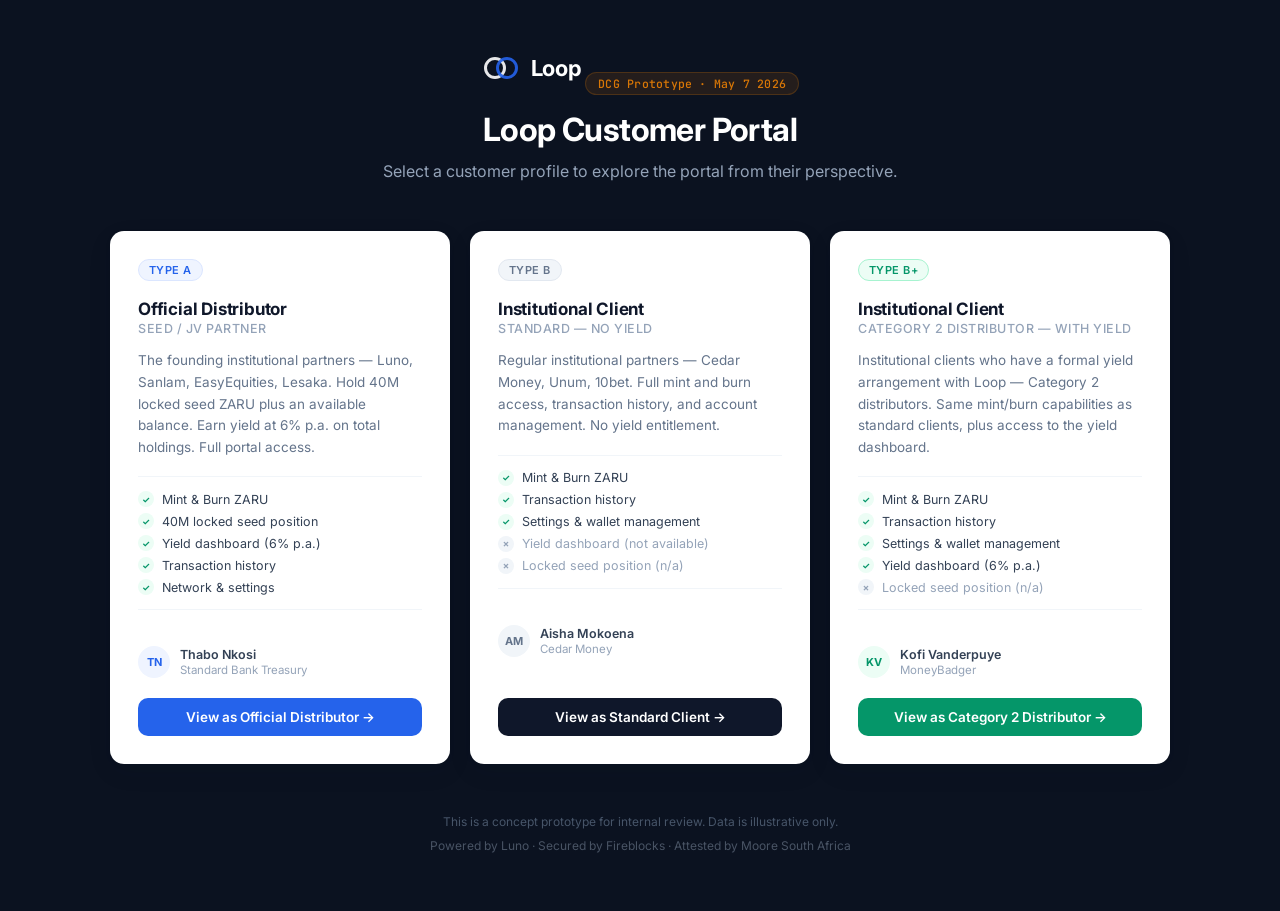
==== index.html @ 01526ec0 "feat: initial Loop Customer Portal prototype DCG prototype — covers dashboard, mint, burn, transacti" ====
<!DOCTYPE html>
<html lang="en">
<head>
  <meta charset="UTF-8">
  <meta name="viewport" content="width=device-width, initial-scale=1.0">
  <title>Loop Customer Portal — DCG Demo</title>

  <link rel="preconnect" href="https://fonts.googleapis.com">
  <link rel="preconnect" href="https://fonts.gstatic.com" crossorigin>
  <link href="https://fonts.googleapis.com/css2?family=Inter:wght@400;500;600;700&family=JetBrains+Mono:wght@400;500&display=swap" rel="stylesheet">

  <link rel="stylesheet" href="_tokens.css">

  <style>
    *, *::before, *::after { box-sizing: border-box; }

    body {
      font-family: var(--font-sans);
      background: var(--navy-900);
      color: var(--white);
      margin: 0;
      min-height: 100vh;
      -webkit-font-smoothing: antialiased;
      -moz-osx-font-smoothing: grayscale;
    }

    /* ── Page wrapper ──────────────────────────────────────────── */
    .page {
      min-height: 100vh;
      display: flex;
      flex-direction: column;
      align-items: center;
      justify-content: center;
      padding: 48px 24px 56px;
    }

    /* ── Header ────────────────────────────────────────────────── */
    .header {
      text-align: center;
      margin-bottom: 48px;
    }

    .logo {
      display: inline-flex;
      align-items: center;
      gap: 10px;
      margin-bottom: 20px;
    }

    /* Brand mark — a simple geometric loop shape */
    .logo-mark {
      width: 40px;
      height: 40px;
      flex-shrink: 0;
    }

    .logo-wordmark {
      font-size: 22px;
      font-weight: 700;
      letter-spacing: -0.4px;
      color: var(--white);
    }

    .header-tag {
      display: inline-block;
      font-family: var(--font-mono);
      font-size: 11.5px;
      font-weight: 500;
      color: #D97706;
      background: rgba(217, 119, 6, 0.12);
      border: 1px solid rgba(217, 119, 6, 0.22);
      border-radius: 100px;
      padding: 3px 12px;
      margin-bottom: 16px;
      letter-spacing: 0.02em;
    }

    .header-title {
      font-size: 32px;
      font-weight: 700;
      letter-spacing: -0.6px;
      color: var(--white);
      margin: 0 0 10px;
      line-height: 1.2;
    }

    .header-subtitle {
      font-size: 16px;
      color: var(--ink-400);
      margin: 0;
      line-height: 1.5;
    }

    /* ── Cards grid ────────────────────────────────────────────── */
    .cards {
      display: grid;
      grid-template-columns: repeat(3, 340px);
      gap: 20px;
      width: 100%;
      max-width: 1060px;
      justify-content: center;
    }

    @media (max-width: 1080px) {
      .cards {
        grid-template-columns: repeat(2, 1fr);
        max-width: 720px;
      }
      .cards .card:last-child {
        grid-column: 1 / -1;
        max-width: 340px;
        justify-self: center;
      }
    }

    @media (max-width: 700px) {
      .cards {
        grid-template-columns: 1fr;
        max-width: 420px;
      }
      .cards .card:last-child {
        grid-column: auto;
        max-width: none;
        justify-self: auto;
      }
    }

    /* ── Card ──────────────────────────────────────────────────── */
    .card {
      background: var(--white);
      border-radius: var(--radius-lg);
      box-shadow: var(--shadow-lg);
      padding: 28px;
      display: flex;
      flex-direction: column;
      gap: 0;
      cursor: pointer;
      transition: transform 150ms ease, box-shadow 150ms ease;
      text-decoration: none;
      color: inherit;
    }

    .card:hover {
      transform: translateY(-2px);
      box-shadow: 0 16px 40px rgba(15, 23, 42, 0.14), 0 4px 12px rgba(15, 23, 42, 0.08);
    }

    .card:active {
      transform: translateY(0);
    }

    /* ── Badge ─────────────────────────────────────────────────── */
    .badge {
      display: inline-flex;
      align-items: center;
      font-size: 11px;
      font-weight: 600;
      letter-spacing: 0.04em;
      text-transform: uppercase;
      padding: 3px 10px;
      border-radius: 100px;
      margin-bottom: 18px;
      width: fit-content;
    }

    .badge-blue {
      background: var(--accent-soft);
      color: var(--accent);
      border: 1px solid var(--accent-border);
    }

    .badge-grey {
      background: var(--ink-100);
      color: var(--ink-500);
      border: 1px solid var(--ink-200);
    }

    .badge-emerald {
      background: var(--emerald-soft);
      color: var(--emerald);
      border: 1px solid #A7F3D0;
    }

    /* ── Card content ──────────────────────────────────────────── */
    .card-title {
      font-size: 17px;
      font-weight: 700;
      color: var(--ink-900);
      margin: 0 0 2px;
      letter-spacing: -0.2px;
    }

    .card-subtitle {
      font-size: 12.5px;
      font-weight: 500;
      color: var(--ink-400);
      margin: 0 0 14px;
      text-transform: uppercase;
      letter-spacing: 0.04em;
    }

    .card-description {
      font-size: 13.5px;
      line-height: 1.6;
      color: var(--ink-500);
      margin: 0 0 18px;
    }

    /* ── Feature list ──────────────────────────────────────────── */
    .features {
      list-style: none;
      margin: 0 0 20px;
      padding: 0;
      display: flex;
      flex-direction: column;
      gap: 6px;
      border-top: 1px solid var(--ink-100);
      border-bottom: 1px solid var(--ink-100);
      padding: 14px 0;
    }

    .feature {
      display: flex;
      align-items: center;
      gap: 8px;
      font-size: 12.5px;
      color: var(--ink-700);
    }

    .feature-icon {
      flex-shrink: 0;
      width: 16px;
      height: 16px;
      border-radius: 50%;
      display: grid;
      place-items: center;
      font-size: 9px;
      font-weight: 700;
    }

    .feature-icon.yes {
      background: var(--emerald-soft);
      color: var(--emerald);
    }

    .feature-icon.no {
      background: var(--ink-100);
      color: var(--ink-400);
    }

    .feature.unavailable {
      color: var(--ink-400);
    }

    /* ── Persona ───────────────────────────────────────────────── */
    .persona {
      display: flex;
      align-items: center;
      gap: 10px;
      margin: 16px 0 20px;
    }

    .persona-avatar {
      width: 32px;
      height: 32px;
      border-radius: 50%;
      display: grid;
      place-items: center;
      font-size: 11px;
      font-weight: 700;
      flex-shrink: 0;
    }

    .persona-avatar-blue    { background: var(--accent-soft);   color: var(--accent); }
    .persona-avatar-grey    { background: var(--ink-100);        color: var(--ink-500); }
    .persona-avatar-emerald { background: var(--emerald-soft);   color: var(--emerald); }

    .persona-info {
      display: flex;
      flex-direction: column;
      gap: 1px;
    }

    .persona-name {
      font-size: 12.5px;
      font-weight: 600;
      color: var(--ink-700);
    }

    .persona-org {
      font-size: 11.5px;
      color: var(--ink-400);
    }

    /* ── CTA button ────────────────────────────────────────────── */
    .cta {
      display: block;
      width: 100%;
      padding: 11px 18px;
      border-radius: var(--radius);
      font-family: var(--font-sans);
      font-size: 13.5px;
      font-weight: 600;
      text-align: center;
      text-decoration: none;
      border: none;
      cursor: pointer;
      transition: background 140ms ease, box-shadow 140ms ease;
      margin-top: auto;
    }

    .cta-primary {
      background: var(--accent);
      color: var(--white);
    }
    .cta-primary:hover {
      background: var(--accent-hover);
      box-shadow: 0 2px 8px rgba(37, 99, 235, 0.3);
    }

    .cta-secondary {
      background: var(--ink-900);
      color: var(--white);
    }
    .cta-secondary:hover {
      background: var(--navy-700);
      box-shadow: 0 2px 8px rgba(15, 23, 42, 0.2);
    }

    .cta-emerald {
      background: var(--emerald);
      color: var(--white);
    }
    .cta-emerald:hover {
      background: #047857;
      box-shadow: 0 2px 8px rgba(5, 150, 105, 0.3);
    }

    /* ── Footer ────────────────────────────────────────────────── */
    .footer {
      margin-top: 48px;
      text-align: center;
      display: flex;
      flex-direction: column;
      gap: 4px;
    }

    .footer p {
      margin: 0;
      font-size: 12px;
      color: var(--navy-500);
      line-height: 1.6;
    }

    .footer p + p {
      color: rgba(148, 163, 184, 0.45);
    }
  </style>
</head>
<body>

<div class="page">

  <!-- Header -->
  <header class="header">
    <div class="logo">
      <!-- Loop brand mark — interlocking rings motif -->
      <svg class="logo-mark" viewBox="0 0 40 40" fill="none" xmlns="http://www.w3.org/2000/svg" aria-hidden="true">
        <circle cx="14" cy="20" r="9.5" stroke="white" stroke-width="3" fill="none" opacity="0.9"/>
        <circle cx="26" cy="20" r="9.5" stroke="#2563EB" stroke-width="3" fill="none" opacity="0.9"/>
      </svg>
      <span class="logo-wordmark">Loop</span>
    </div>
    <div class="header-tag">DCG Prototype · May 7 2026</div>
    <h1 class="header-title">Loop Customer Portal</h1>
    <p class="header-subtitle">Select a customer profile to explore the portal from their perspective.</p>
  </header>

  <!-- Cards -->
  <div class="cards">

    <!-- Card 1: Type A — Official Distributor -->
    <a class="card" href="01-dashboard.html?type=A">
      <span class="badge badge-blue">Type A</span>

      <h2 class="card-title">Official Distributor</h2>
      <p class="card-subtitle">Seed / JV Partner</p>

      <p class="card-description">
        The founding institutional partners — Luno, Sanlam, EasyEquities, Lesaka. Hold 40M locked seed ZARU
        plus an available balance. Earn yield at 6% p.a. on total holdings. Full portal access.
      </p>

      <ul class="features">
        <li class="feature"><span class="feature-icon yes">✓</span> Mint &amp; Burn ZARU</li>
        <li class="feature"><span class="feature-icon yes">✓</span> 40M locked seed position</li>
        <li class="feature"><span class="feature-icon yes">✓</span> Yield dashboard (6% p.a.)</li>
        <li class="feature"><span class="feature-icon yes">✓</span> Transaction history</li>
        <li class="feature"><span class="feature-icon yes">✓</span> Network &amp; settings</li>
      </ul>

      <div class="persona">
        <div class="persona-avatar persona-avatar-blue">TN</div>
        <div class="persona-info">
          <span class="persona-name">Thabo Nkosi</span>
          <span class="persona-org">Standard Bank Treasury</span>
        </div>
      </div>

      <span class="cta cta-primary">View as Official Distributor →</span>
    </a>

    <!-- Card 2: Type B — Institutional Client (Standard) -->
    <a class="card" href="01-dashboard.html?type=B1">
      <span class="badge badge-grey">Type B</span>

      <h2 class="card-title">Institutional Client</h2>
      <p class="card-subtitle">Standard — no yield</p>

      <p class="card-description">
        Regular institutional partners — Cedar Money, Unum, 10bet. Full mint and burn access,
        transaction history, and account management. No yield entitlement.
      </p>

      <ul class="features">
        <li class="feature"><span class="feature-icon yes">✓</span> Mint &amp; Burn ZARU</li>
        <li class="feature"><span class="feature-icon yes">✓</span> Transaction history</li>
        <li class="feature"><span class="feature-icon yes">✓</span> Settings &amp; wallet management</li>
        <li class="feature unavailable"><span class="feature-icon no">✗</span> Yield dashboard (not available)</li>
        <li class="feature unavailable"><span class="feature-icon no">✗</span> Locked seed position (n/a)</li>
      </ul>

      <div class="persona">
        <div class="persona-avatar persona-avatar-grey">AM</div>
        <div class="persona-info">
          <span class="persona-name">Aisha Mokoena</span>
          <span class="persona-org">Cedar Money</span>
        </div>
      </div>

      <span class="cta cta-secondary">View as Standard Client →</span>
    </a>

    <!-- Card 3: Type B+ — Institutional Client (with Yield) -->
    <a class="card" href="01-dashboard.html?type=B2">
      <span class="badge badge-emerald">Type B+</span>

      <h2 class="card-title">Institutional Client</h2>
      <p class="card-subtitle">Category 2 Distributor — with yield</p>

      <p class="card-description">
        Institutional clients who have a formal yield arrangement with Loop — Category 2 distributors.
        Same mint/burn capabilities as standard clients, plus access to the yield dashboard.
      </p>

      <ul class="features">
        <li class="feature"><span class="feature-icon yes">✓</span> Mint &amp; Burn ZARU</li>
        <li class="feature"><span class="feature-icon yes">✓</span> Transaction history</li>
        <li class="feature"><span class="feature-icon yes">✓</span> Settings &amp; wallet management</li>
        <li class="feature"><span class="feature-icon yes">✓</span> Yield dashboard (6% p.a.)</li>
        <li class="feature unavailable"><span class="feature-icon no">✗</span> Locked seed position (n/a)</li>
      </ul>

      <div class="persona">
        <div class="persona-avatar persona-avatar-emerald">KV</div>
        <div class="persona-info">
          <span class="persona-name">Kofi Vanderpuye</span>
          <span class="persona-org">MoneyBadger</span>
        </div>
      </div>

      <span class="cta cta-emerald">View as Category 2 Distributor →</span>
    </a>

  </div>

  <!-- Footer -->
  <footer class="footer">
    <p>This is a concept prototype for internal review. Data is illustrative only.</p>
    <p>Powered by Luno · Secured by Fireblocks · Attested by Moore South Africa</p>
  </footer>

</div>

</body>
</html>
---- _tokens.css ----
/* =============================================================
   Loop Customer Portal — Design Tokens
   ============================================================= */

:root {

  /* ── Colour: Navy scale ──────────────────────────────────── */
  --navy-900: #0B1220;
  --navy-800: #0F172A;
  --navy-700: #1E293B;
  --navy-600: #334155;
  --navy-500: #475569;

  /* ── Colour: Accent (brand blue) ─────────────────────────── */
  --accent:        #2563EB;
  --accent-hover:  #1D4ED8;
  --accent-soft:   #EFF4FF;
  --accent-border: #DBE6FF;

  /* ── Colour: Semantic ────────────────────────────────────── */
  --emerald:      #059669;
  --emerald-soft: #ECFDF5;
  --amber:        #B45309;
  --amber-soft:   #FEF3C7;
  --rose:         #B91C1C;
  --rose-soft:    #FEE2E2;

  /* ── Colour: Ink scale (neutrals) ────────────────────────── */
  --ink-900: #0F172A;
  --ink-700: #334155;
  --ink-500: #64748B;
  --ink-400: #94A3B8;
  --ink-300: #CBD5E1;
  --ink-200: #E2E8F0;
  --ink-100: #F1F5F9;
  --ink-50:  #F8FAFC;
  --white:   #FFFFFF;

  /* ── Typography ──────────────────────────────────────────── */
  --font-sans: 'Inter', -apple-system, BlinkMacSystemFont, 'Segoe UI', sans-serif;
  --font-mono: 'JetBrains Mono', ui-monospace, SFMono-Regular, Menlo, monospace;

  /* ── Border radii ────────────────────────────────────────── */
  --radius-sm: 6px;
  --radius:    10px;
  --radius-lg: 14px;

  /* ── Shadows ─────────────────────────────────────────────── */
  --shadow-sm: 0 1px 2px rgba(15, 23, 42, 0.04), 0 1px 1px rgba(15, 23, 42, 0.03);
  --shadow:    0 1px 3px rgba(15, 23, 42, 0.06), 0 4px 12px rgba(15, 23, 42, 0.04);
  --shadow-lg: 0 8px 24px rgba(15, 23, 42, 0.08), 0 2px 6px rgba(15, 23, 42, 0.04);

  /* ── Layout ──────────────────────────────────────────────── */
  --sidebar-w:   248px;
  --topbar-h:    60px;
  --content-max: none;

  /* ── Transitions ─────────────────────────────────────────── */
  --t-fast: 120ms ease;
  --t-base: 180ms ease;
}
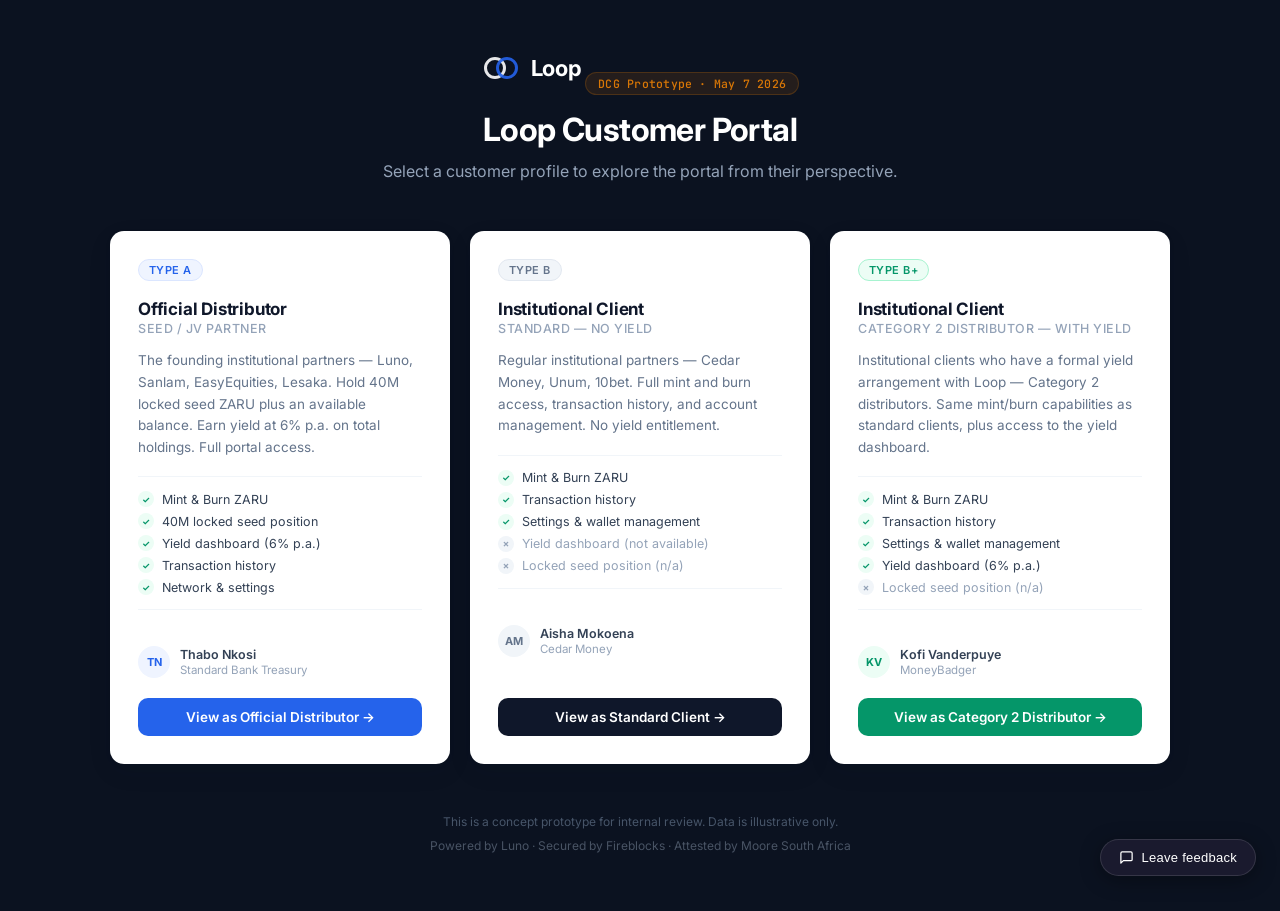
==== commit 69bc686f: "feat: add review feedback widget with GitHub issue creation Adds a floating 'Leave feedback' button " ====
--- a/index.html
+++ b/index.html
@@ -482,5 +482,8 @@
 
 </div>
 
+  <!-- Feedback widget -->
+  <script src="_feedback-config.js"></script>
+  <script src="_feedback.js"></script>
 </body>
 </html>
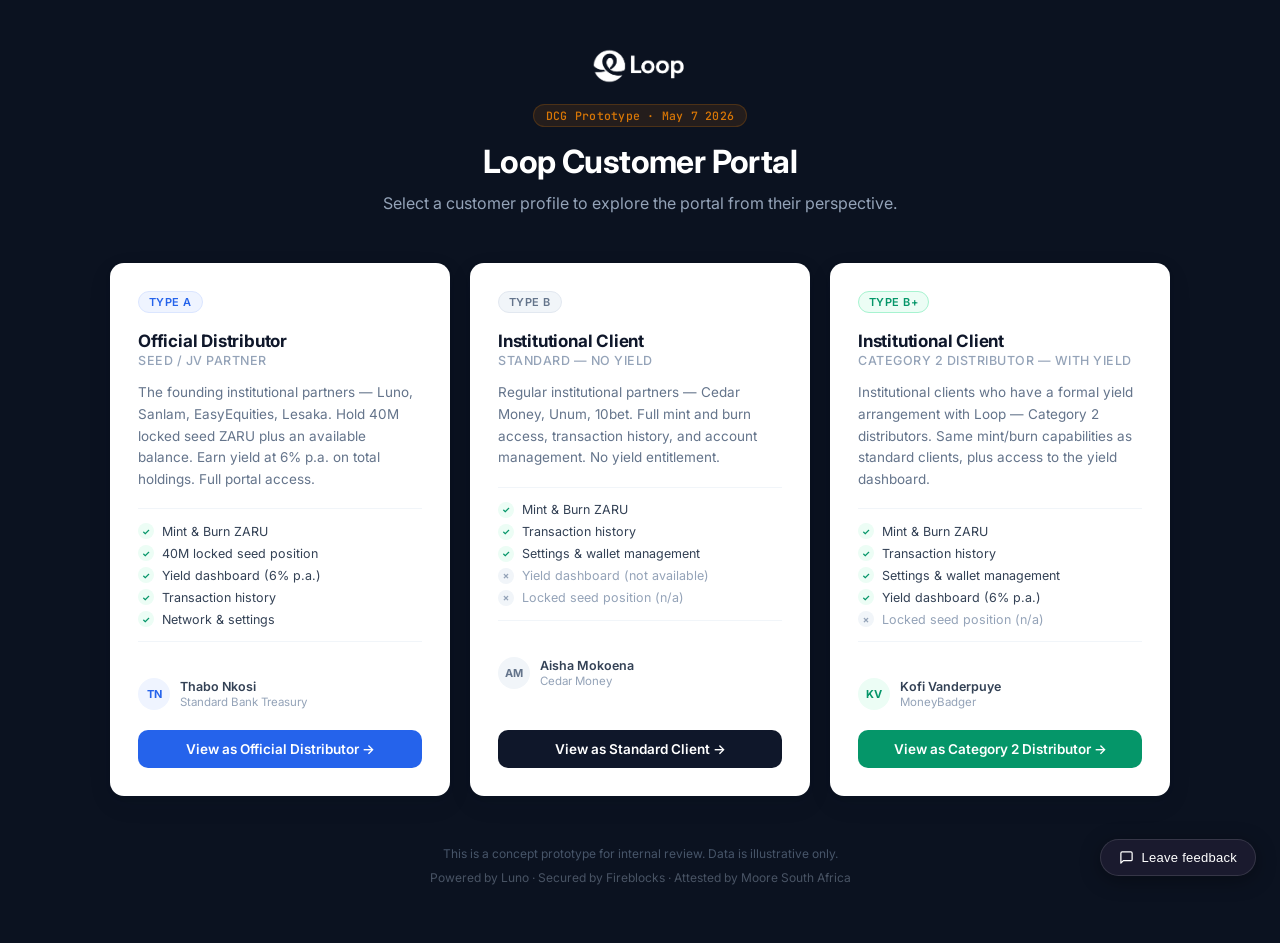
==== commit b132ad4c: "feat: replace placeholder brand marks with real Loop logo Swaps the hand-crafted "L" letter marks an" ====
--- a/index.html
+++ b/index.html
@@ -363,13 +363,8 @@
 
   <!-- Header -->
   <header class="header">
-    <div class="logo">
-      <!-- Loop brand mark — interlocking rings motif -->
-      <svg class="logo-mark" viewBox="0 0 40 40" fill="none" xmlns="http://www.w3.org/2000/svg" aria-hidden="true">
-        <circle cx="14" cy="20" r="9.5" stroke="white" stroke-width="3" fill="none" opacity="0.9"/>
-        <circle cx="26" cy="20" r="9.5" stroke="#2563EB" stroke-width="3" fill="none" opacity="0.9"/>
-      </svg>
-      <span class="logo-wordmark">Loop</span>
+    <div class="brand" style="justify-content: center; margin-bottom: 16px;">
+      <img src="logo-white.png" alt="Loop" style="height: 36px; width: auto; mix-blend-mode: screen;" />
     </div>
     <div class="header-tag">DCG Prototype · May 7 2026</div>
     <h1 class="header-title">Loop Customer Portal</h1>
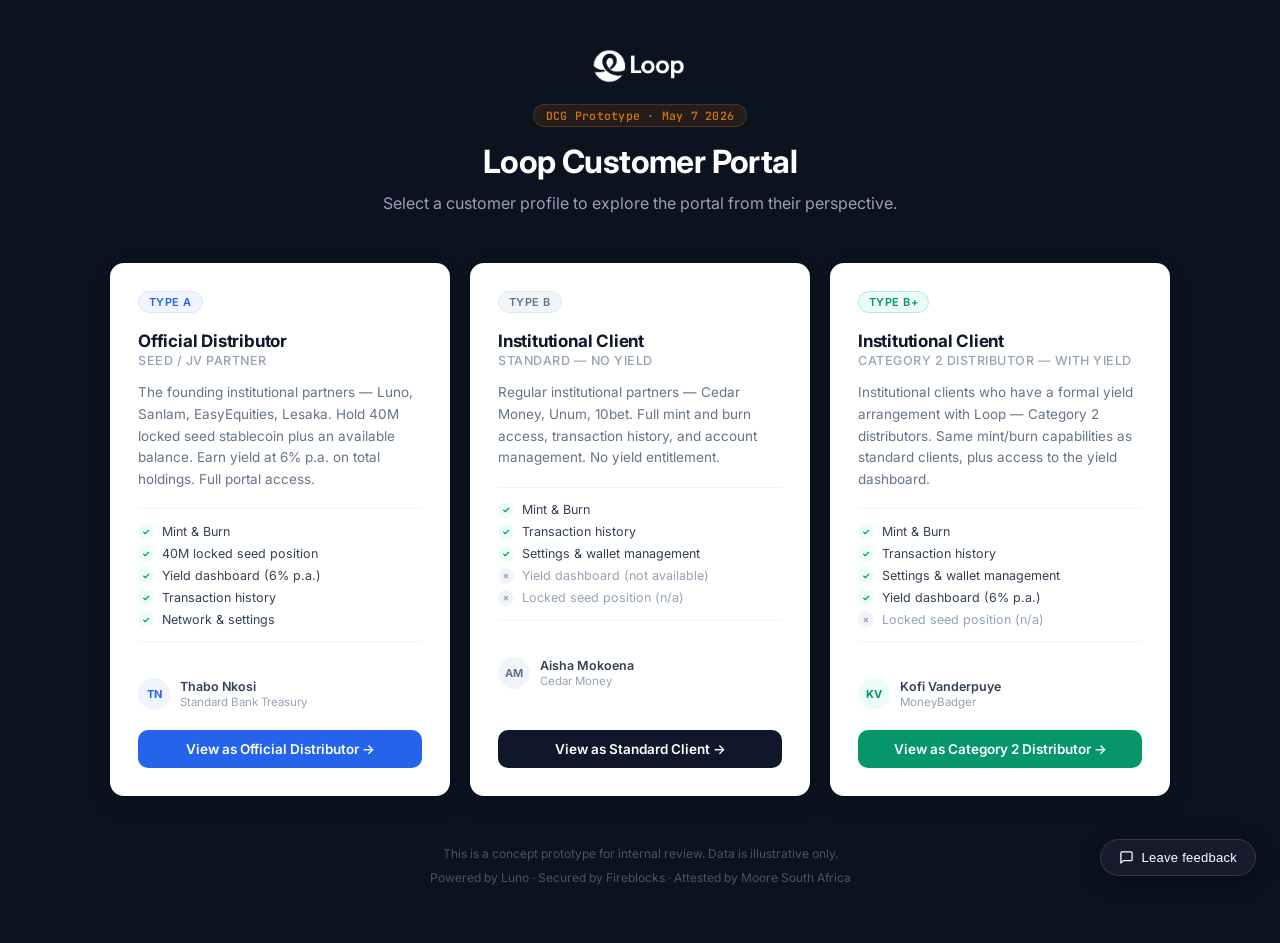
==== commit 8445d247: "feat: add changelog page and propagate nav link across all pages - New changelog.html: full prototyp" ====
--- a/index.html
+++ b/index.html
@@ -382,12 +382,12 @@
       <p class="card-subtitle">Seed / JV Partner</p>
 
       <p class="card-description">
-        The founding institutional partners — Luno, Sanlam, EasyEquities, Lesaka. Hold 40M locked seed ZARU
+        The founding institutional partners — Luno, Sanlam, EasyEquities, Lesaka. Hold 40M locked seed stablecoin
         plus an available balance. Earn yield at 6% p.a. on total holdings. Full portal access.
       </p>
 
       <ul class="features">
-        <li class="feature"><span class="feature-icon yes">✓</span> Mint &amp; Burn ZARU</li>
+        <li class="feature"><span class="feature-icon yes">✓</span> Mint &amp; Burn</li>
         <li class="feature"><span class="feature-icon yes">✓</span> 40M locked seed position</li>
         <li class="feature"><span class="feature-icon yes">✓</span> Yield dashboard (6% p.a.)</li>
         <li class="feature"><span class="feature-icon yes">✓</span> Transaction history</li>
@@ -418,7 +418,7 @@
       </p>
 
       <ul class="features">
-        <li class="feature"><span class="feature-icon yes">✓</span> Mint &amp; Burn ZARU</li>
+        <li class="feature"><span class="feature-icon yes">✓</span> Mint &amp; Burn</li>
         <li class="feature"><span class="feature-icon yes">✓</span> Transaction history</li>
         <li class="feature"><span class="feature-icon yes">✓</span> Settings &amp; wallet management</li>
         <li class="feature unavailable"><span class="feature-icon no">✗</span> Yield dashboard (not available)</li>
@@ -449,7 +449,7 @@
       </p>
 
       <ul class="features">
-        <li class="feature"><span class="feature-icon yes">✓</span> Mint &amp; Burn ZARU</li>
+        <li class="feature"><span class="feature-icon yes">✓</span> Mint &amp; Burn</li>
         <li class="feature"><span class="feature-icon yes">✓</span> Transaction history</li>
         <li class="feature"><span class="feature-icon yes">✓</span> Settings &amp; wallet management</li>
         <li class="feature"><span class="feature-icon yes">✓</span> Yield dashboard (6% p.a.)</li>
--- a/_tokens.css
+++ b/_tokens.css
@@ -54,6 +54,7 @@
   --sidebar-w:   248px;
   --topbar-h:    60px;
   --content-max: none;
+  --gap:         24px;
 
   /* ── Transitions ─────────────────────────────────────────── */
   --t-fast: 120ms ease;
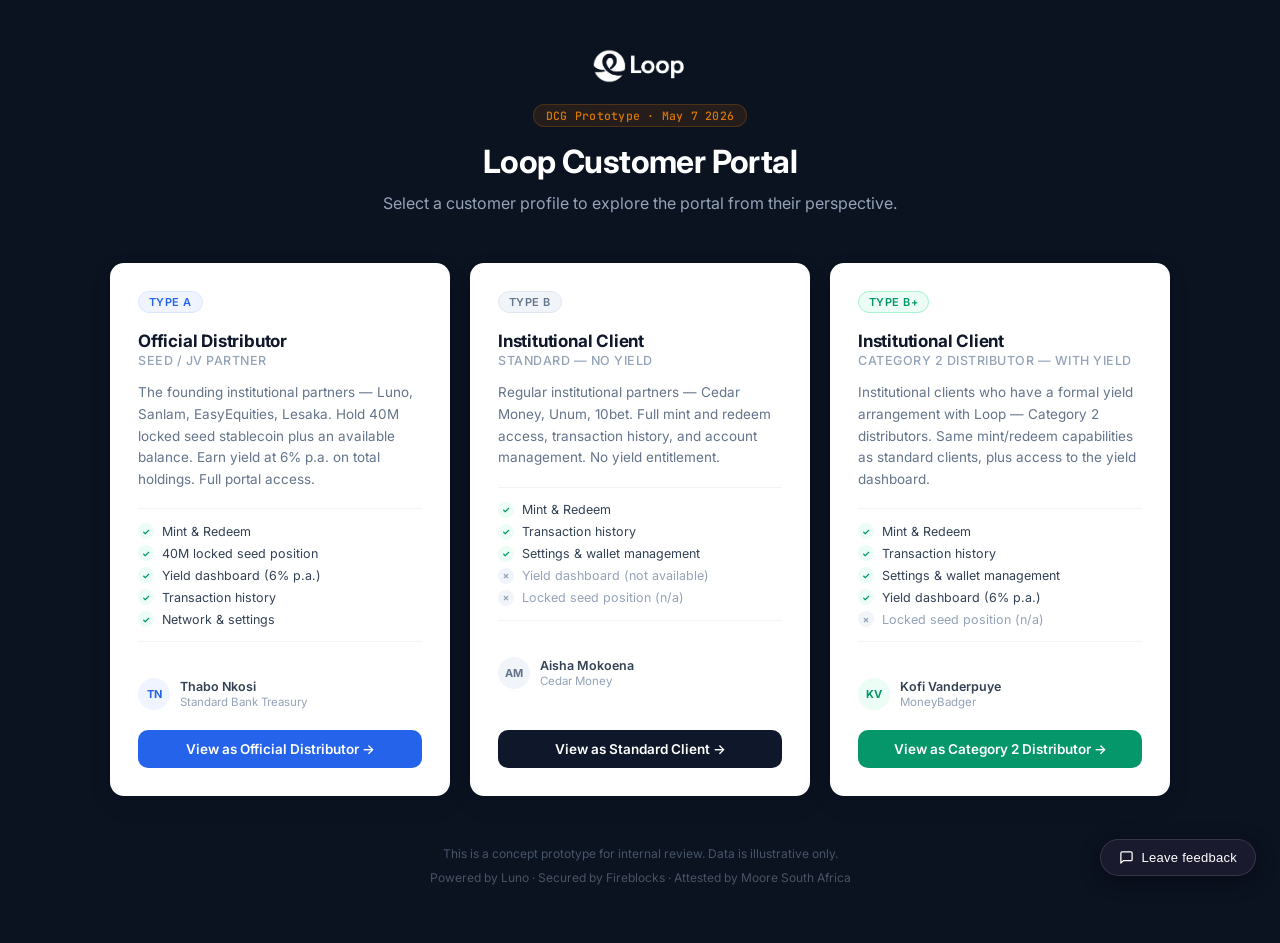
==== commit e099c4cf: "design: rename Burn → Redemption across all user-facing labels Updated all visible references to 'Bu" ====
--- a/index.html
+++ b/index.html
@@ -387,7 +387,7 @@
       </p>
 
       <ul class="features">
-        <li class="feature"><span class="feature-icon yes">✓</span> Mint &amp; Burn</li>
+        <li class="feature"><span class="feature-icon yes">✓</span> Mint &amp; Redeem</li>
         <li class="feature"><span class="feature-icon yes">✓</span> 40M locked seed position</li>
         <li class="feature"><span class="feature-icon yes">✓</span> Yield dashboard (6% p.a.)</li>
         <li class="feature"><span class="feature-icon yes">✓</span> Transaction history</li>
@@ -413,12 +413,12 @@
       <p class="card-subtitle">Standard — no yield</p>
 
       <p class="card-description">
-        Regular institutional partners — Cedar Money, Unum, 10bet. Full mint and burn access,
+        Regular institutional partners — Cedar Money, Unum, 10bet. Full mint and redeem access,
         transaction history, and account management. No yield entitlement.
       </p>
 
       <ul class="features">
-        <li class="feature"><span class="feature-icon yes">✓</span> Mint &amp; Burn</li>
+        <li class="feature"><span class="feature-icon yes">✓</span> Mint &amp; Redeem</li>
         <li class="feature"><span class="feature-icon yes">✓</span> Transaction history</li>
         <li class="feature"><span class="feature-icon yes">✓</span> Settings &amp; wallet management</li>
         <li class="feature unavailable"><span class="feature-icon no">✗</span> Yield dashboard (not available)</li>
@@ -445,11 +445,11 @@
 
       <p class="card-description">
         Institutional clients who have a formal yield arrangement with Loop — Category 2 distributors.
-        Same mint/burn capabilities as standard clients, plus access to the yield dashboard.
+        Same mint/redeem capabilities as standard clients, plus access to the yield dashboard.
       </p>
 
       <ul class="features">
-        <li class="feature"><span class="feature-icon yes">✓</span> Mint &amp; Burn</li>
+        <li class="feature"><span class="feature-icon yes">✓</span> Mint &amp; Redeem</li>
         <li class="feature"><span class="feature-icon yes">✓</span> Transaction history</li>
         <li class="feature"><span class="feature-icon yes">✓</span> Settings &amp; wallet management</li>
         <li class="feature"><span class="feature-icon yes">✓</span> Yield dashboard (6% p.a.)</li>
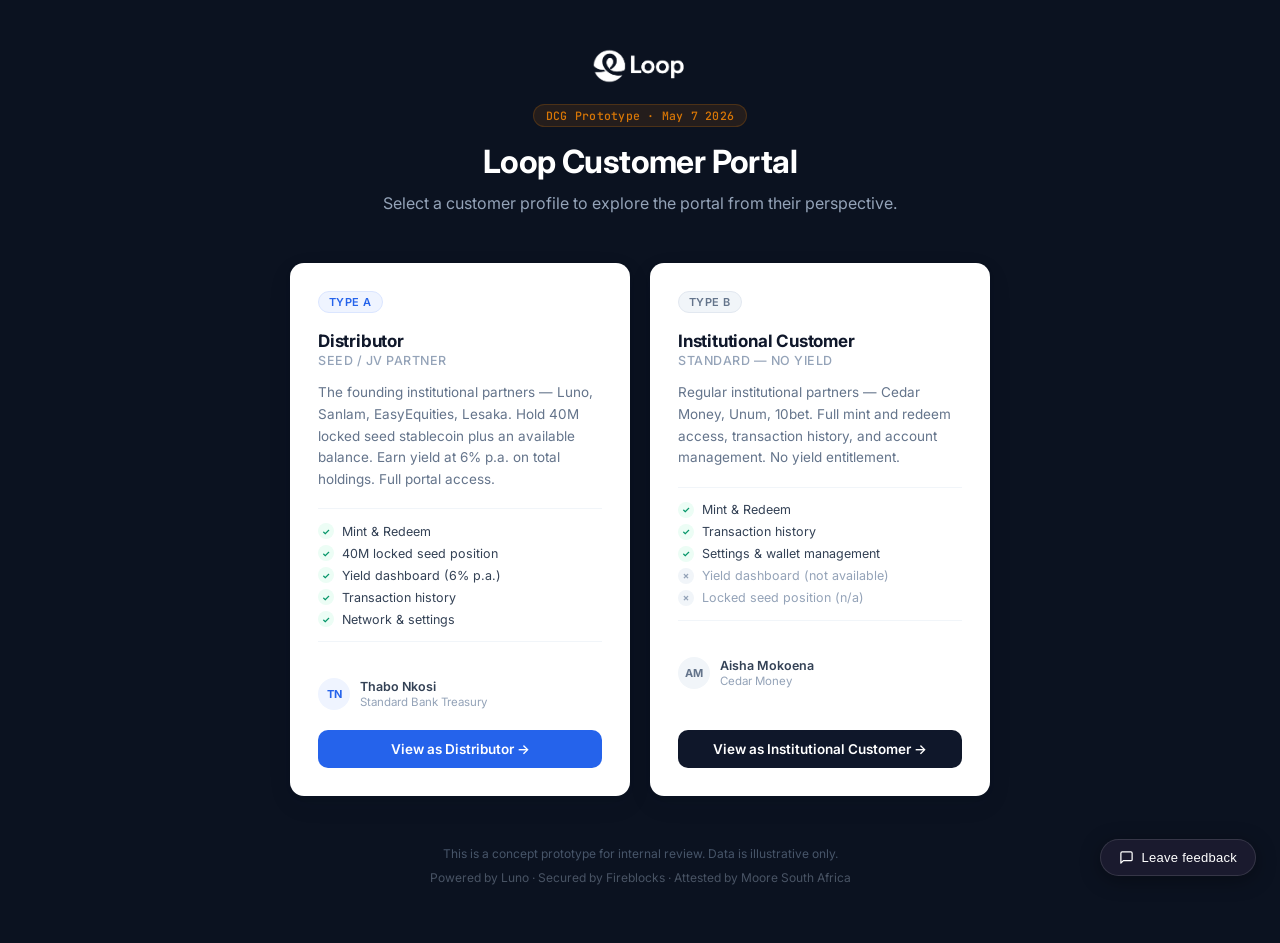
==== commit 685a8fec: "feat: Kash sync — terminology, guided flows, network + settings cleanup Implements all changes from " ====
--- a/index.html
+++ b/index.html
@@ -94,34 +94,17 @@
     /* ── Cards grid ────────────────────────────────────────────── */
     .cards {
       display: grid;
-      grid-template-columns: repeat(3, 340px);
+      grid-template-columns: repeat(2, 340px);
       gap: 20px;
       width: 100%;
-      max-width: 1060px;
+      max-width: 720px;
       justify-content: center;
     }
 
-    @media (max-width: 1080px) {
-      .cards {
-        grid-template-columns: repeat(2, 1fr);
-        max-width: 720px;
-      }
-      .cards .card:last-child {
-        grid-column: 1 / -1;
-        max-width: 340px;
-        justify-self: center;
-      }
-    }
-
-    @media (max-width: 700px) {
+    @media (max-width: 720px) {
       .cards {
         grid-template-columns: 1fr;
         max-width: 420px;
-      }
-      .cards .card:last-child {
-        grid-column: auto;
-        max-width: none;
-        justify-self: auto;
       }
     }
 
@@ -374,11 +357,11 @@
   <!-- Cards -->
   <div class="cards">
 
-    <!-- Card 1: Type A — Official Distributor -->
+    <!-- Card 1: Type A — Distributor -->
     <a class="card" href="01-dashboard.html?type=A">
       <span class="badge badge-blue">Type A</span>
 
-      <h2 class="card-title">Official Distributor</h2>
+      <h2 class="card-title">Distributor</h2>
       <p class="card-subtitle">Seed / JV Partner</p>
 
       <p class="card-description">
@@ -402,14 +385,14 @@
         </div>
       </div>
 
-      <span class="cta cta-primary">View as Official Distributor →</span>
+      <span class="cta cta-primary">View as Distributor →</span>
     </a>
 
-    <!-- Card 2: Type B — Institutional Client (Standard) -->
+    <!-- Card 2: Type B — Institutional Customer -->
     <a class="card" href="01-dashboard.html?type=B1">
       <span class="badge badge-grey">Type B</span>
 
-      <h2 class="card-title">Institutional Client</h2>
+      <h2 class="card-title">Institutional Customer</h2>
       <p class="card-subtitle">Standard — no yield</p>
 
       <p class="card-description">
@@ -433,38 +416,7 @@
         </div>
       </div>
 
-      <span class="cta cta-secondary">View as Standard Client →</span>
-    </a>
-
-    <!-- Card 3: Type B+ — Institutional Client (with Yield) -->
-    <a class="card" href="01-dashboard.html?type=B2">
-      <span class="badge badge-emerald">Type B+</span>
-
-      <h2 class="card-title">Institutional Client</h2>
-      <p class="card-subtitle">Category 2 Distributor — with yield</p>
-
-      <p class="card-description">
-        Institutional clients who have a formal yield arrangement with Loop — Category 2 distributors.
-        Same mint/redeem capabilities as standard clients, plus access to the yield dashboard.
-      </p>
-
-      <ul class="features">
-        <li class="feature"><span class="feature-icon yes">✓</span> Mint &amp; Redeem</li>
-        <li class="feature"><span class="feature-icon yes">✓</span> Transaction history</li>
-        <li class="feature"><span class="feature-icon yes">✓</span> Settings &amp; wallet management</li>
-        <li class="feature"><span class="feature-icon yes">✓</span> Yield dashboard (6% p.a.)</li>
-        <li class="feature unavailable"><span class="feature-icon no">✗</span> Locked seed position (n/a)</li>
-      </ul>
-
-      <div class="persona">
-        <div class="persona-avatar persona-avatar-emerald">KV</div>
-        <div class="persona-info">
-          <span class="persona-name">Kofi Vanderpuye</span>
-          <span class="persona-org">MoneyBadger</span>
-        </div>
-      </div>
-
-      <span class="cta cta-emerald">View as Category 2 Distributor →</span>
+      <span class="cta cta-secondary">View as Institutional Customer →</span>
     </a>
 
   </div>
